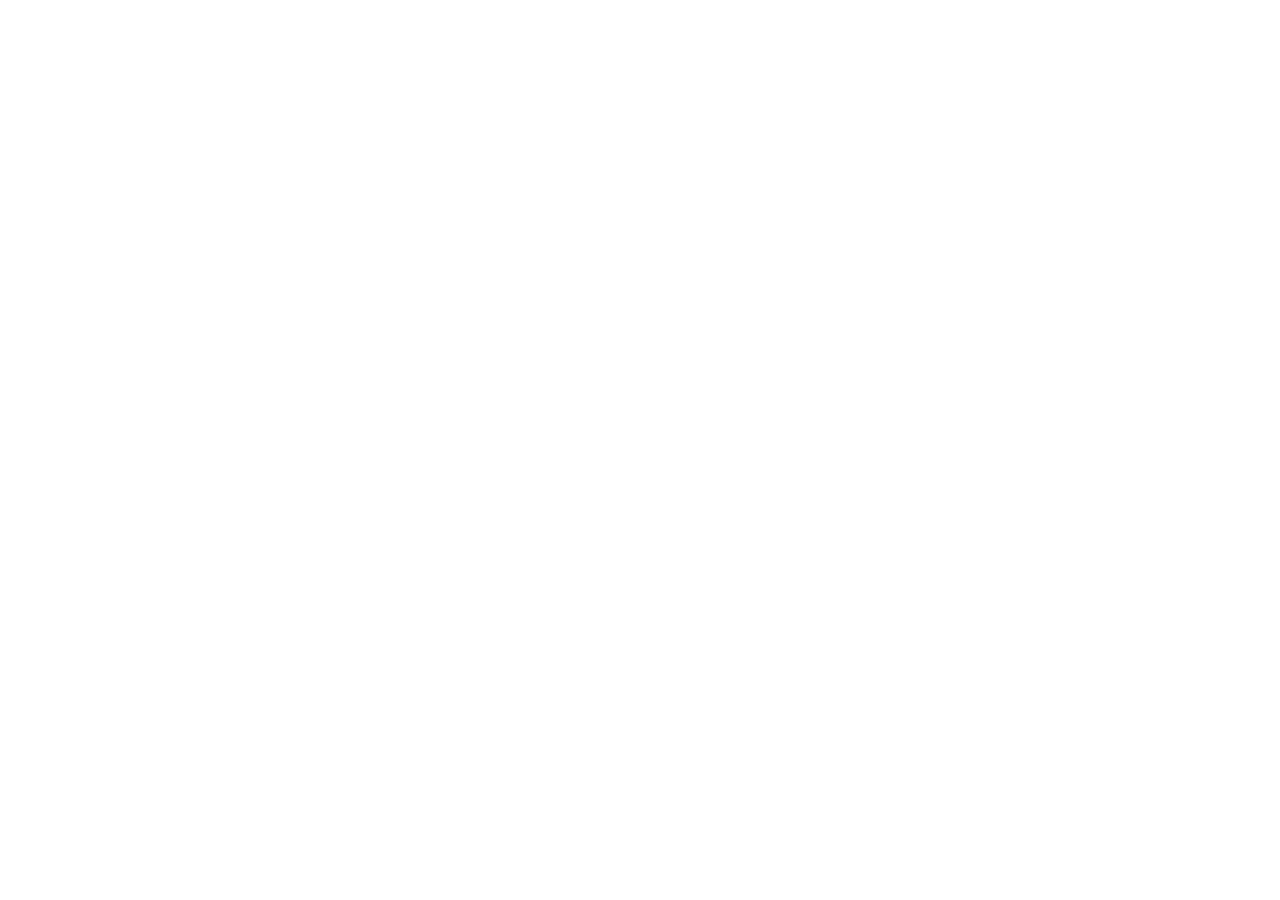
==== main.html @ 6229a53e "chore: initialize project structure" ====
<!DOCTYPE html>
<html lang="en">
<head>
    <meta charset="UTF-8">
    <meta name="viewport" content="width=device-width, initial-scale=1.0">
    <title> PRODY </title>
    <link rel="stylesheet" href="main.css">

</head>
<body>

    <div class="crud">
        <div class="head">

        </div>

        <div class="inputs">

        </div>

        <div class="outputs">

        </div>


    </div>


    <script src="main.js"></script>

    
</body>
</html>
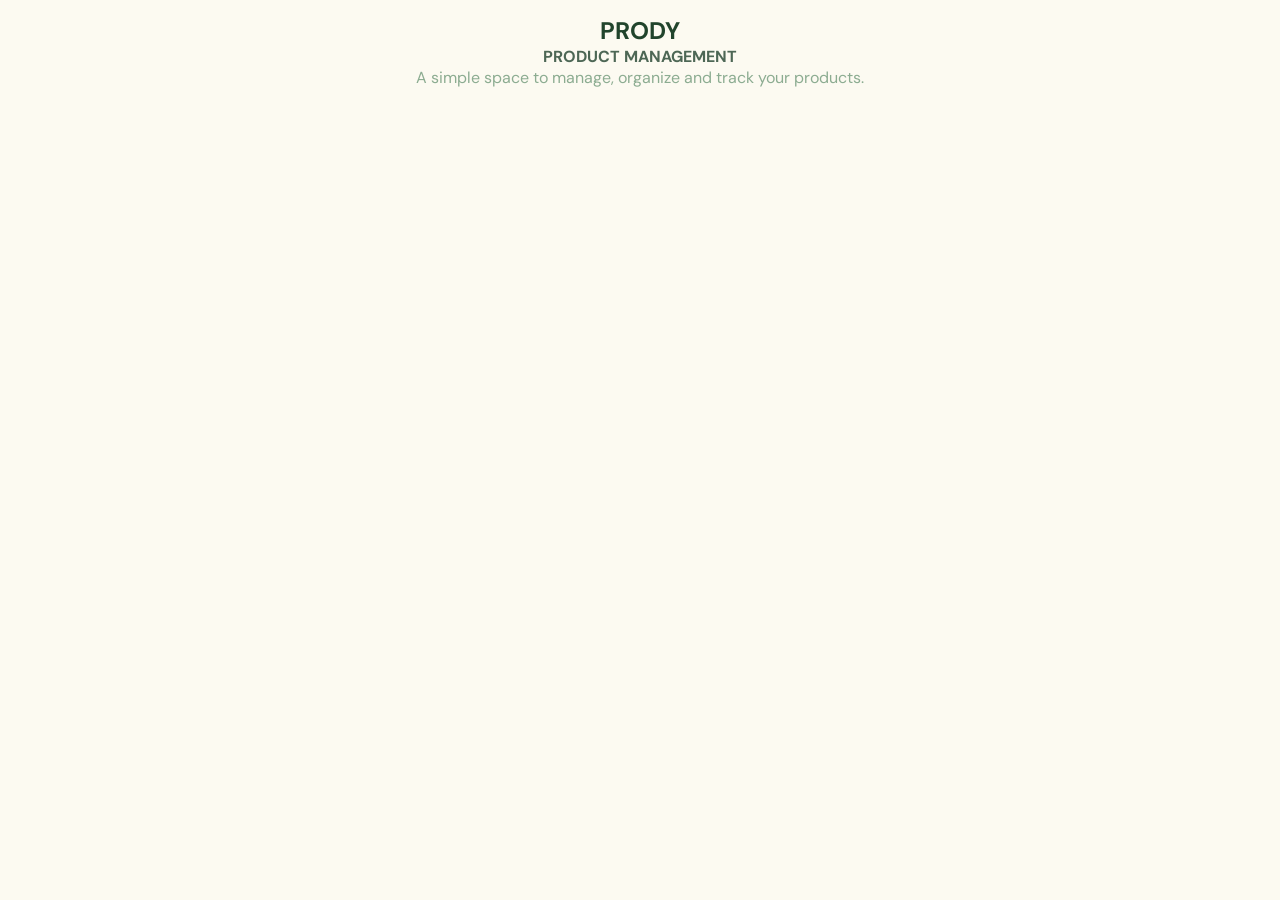
==== commit 694c69c8: "feat: build & style dashboard layout" ====
--- a/main.html
+++ b/main.html
@@ -5,15 +5,24 @@
     <meta name="viewport" content="width=device-width, initial-scale=1.0">
     <title> PRODY </title>
     <link rel="stylesheet" href="main.css">
+    
+    <!-- Typography -->
+    <link rel="preconnect" href="https://fonts.googleapis.com">
+    <link rel="preconnect" href="https://fonts.gstatic.com" crossorigin>
+    <link href="https://fonts.googleapis.com/css2?family=DM+Sans:wght@400;500;600;700&display=swap" rel="stylesheet">
+
 
 </head>
 <body>
 
     <div class="crud">
         <div class="head">
-
+            <h2> PRODY </h2>
+            <h4> PRODUCT MANAGEMENT </h4>
+            <p> A simple space to manage, organize and track your products. </p>
         </div>
-
+        
+        
         <div class="inputs">
 
         </div>
--- a/main.css
+++ b/main.css
@@ -0,0 +1,35 @@
+
+:root{
+
+    --primary_light: #8cac91;
+    --bg_color: rgb(252, 250, 241);
+    --text_primary: #21442c;
+    --text_secondary: #4d6755;
+    --font-primary: 'DM Sans', sans-serif;
+}
+
+*{
+    margin: 0;
+    padding: 0;
+}
+
+body{
+    background: var(--bg_color);
+    color: var(--text_primary);
+    font-family: var(--font-primary);
+}
+
+.crud{
+    width: 80%;
+    margin: auto;
+}
+.head{
+    text-align: center;
+    margin: 15px 0;
+}
+.head h4 {
+    color: var(--text_secondary);
+}
+.head p {
+    color: var(--primary_light);
+}
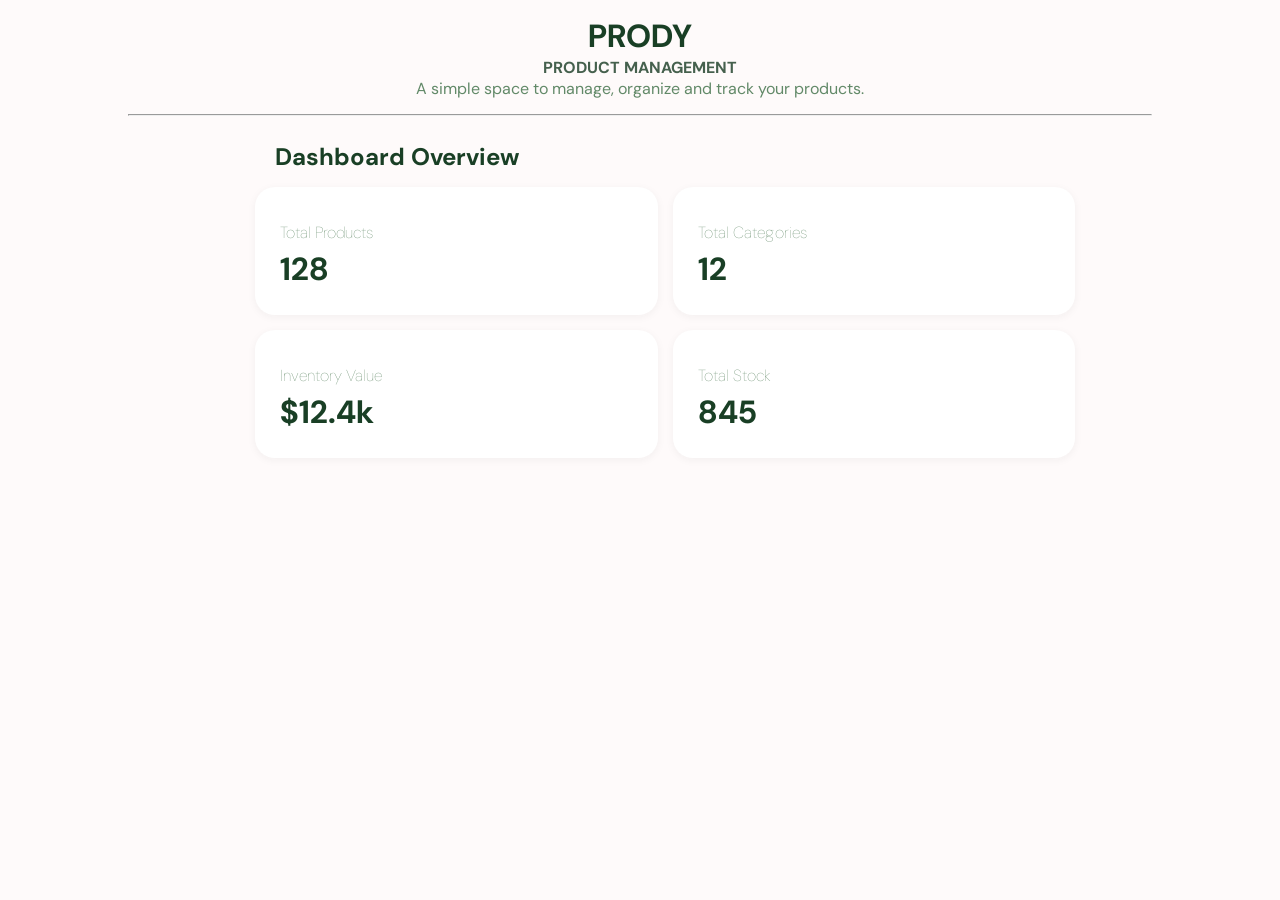
==== commit fd7eb4ba: "feat: build & style dashboard" ====
--- a/main.html
+++ b/main.html
@@ -21,7 +21,37 @@
             <h4> PRODUCT MANAGEMENT </h4>
             <p> A simple space to manage, organize and track your products. </p>
         </div>
+
+        <hr>
+
         
+        <div class="view">
+            
+            <div class="view-container">
+                <h2 class="title"> Dashboard Overview </h2>
+                
+                <div class="view-card">
+                    <h4>Total Products</h4>
+                    <h2>128</h2>
+                </div>
+
+                <div class="view-card">
+                    <h4>Total Categories</h4>
+                    <h2>12</h2>
+                </div>
+
+                <div class="view-card">
+                    <h4>Inventory Value</h4>
+                    <h2>$12.4k</h2>
+                </div>
+
+                <div class="view-card">
+                    <h4>Total Stock</h4>
+                    <h2>845</h2>
+                </div>
+            </div>
+            
+        </div>
         
         <div class="inputs">
 
@@ -30,6 +60,8 @@
         <div class="outputs">
 
         </div>
+
+        
 
 
     </div>
--- a/main.css
+++ b/main.css
@@ -1,10 +1,11 @@
 
 :root{
 
-    --primary_light: #8cac91;
-    --bg_color: rgb(252, 250, 241);
-    --text_primary: #21442c;
-    --text_secondary: #4d6755;
+    --primary_light: #628968;
+    --bg_color: rgb(254, 250, 250);
+    --bg_light:rgb(255, 255, 255);
+    --text_primary: #193f25;
+    --text_secondary: #45604d;
     --font-primary: 'DM Sans', sans-serif;
 }
 
@@ -27,9 +28,54 @@
     text-align: center;
     margin: 15px 0;
 }
+.head h2 {
+    font-size: xx-large;
+}
 .head h4 {
     color: var(--text_secondary);
 }
 .head p {
     color: var(--primary_light);
 }
+
+.view {
+    width: 100%;
+    padding: 25px;
+
+}
+
+.view-container {
+    display: grid;
+    grid-template-columns: repeat(2, 1fr);
+    gap: 15px;
+    width: 80%;
+    margin: auto;
+}
+.title{
+    margin-bottom: 8 px;
+    grid-column: 1/-1;
+    margin-left: 20px;
+}
+.view-card {
+    background-color: var(--bg_light);
+    padding: 25px;
+    border-radius: 20px;
+    border: 1px solid var(--border-color);
+    box-shadow:0 2px 8px rgba(37, 43, 39, 0.05);
+    transition: 0.3s ease-out;
+} 
+.view-card:hover{
+    scale: 1.02;
+    box-shadow:0 6px 12px rgba(37, 43, 39, 0.05);
+
+}
+.view-card h4 {
+    color: var(--primary_light);
+    margin-top: 10px;
+    font-weight: lighter;
+}  
+.view-card h2{
+    color: var(--text_primary);
+    font-size: xx-large;
+    margin-top: 5px;
+}
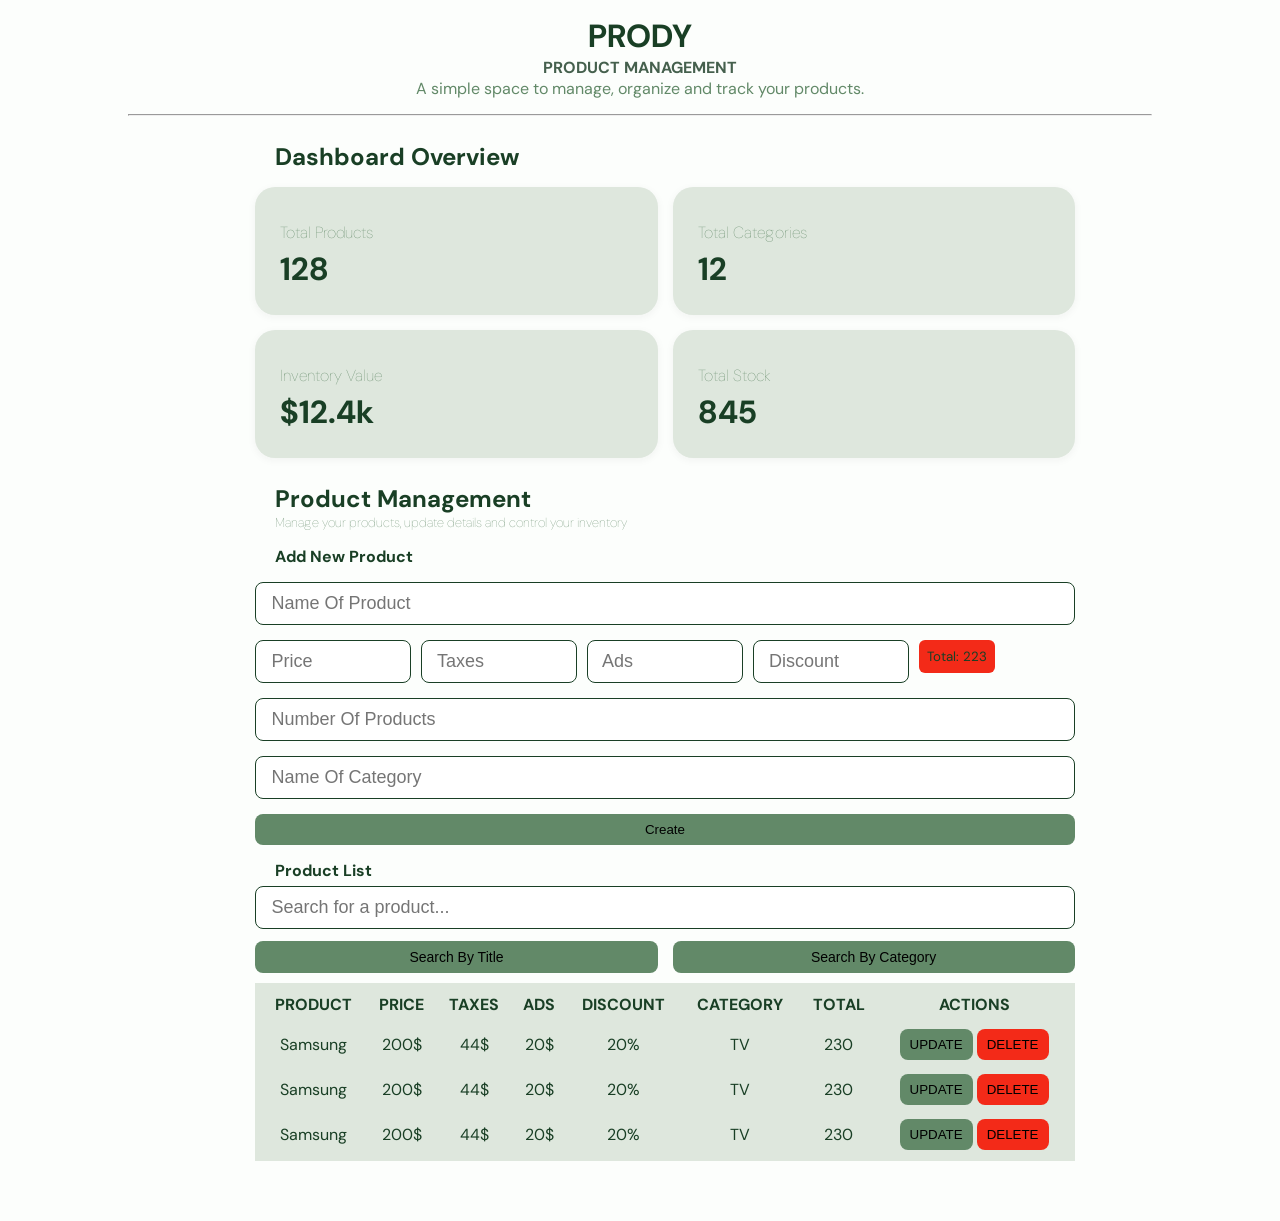
==== commit ff5a3b32: "feat: build & style products table" ====
--- a/main.html
+++ b/main.html
@@ -15,60 +15,140 @@
 </head>
 <body>
 
-    <div class="crud">
-        <div class="head">
+<div class="crud">
+    <div class="head">
             <h2> PRODY </h2>
             <h4> PRODUCT MANAGEMENT </h4>
             <p> A simple space to manage, organize and track your products. </p>
+    </div>
+
+    <hr>
+
+    <div class="view">
+            
+        <div class="view-container">
+            <h2 class="title"> Dashboard Overview </h2>
+                
+            <div class="view-card">
+                <h4>Total Products</h4>
+                <h2>128</h2>
+            </div>
+
+            <div class="view-card">
+                <h4>Total Categories</h4>
+                <h2>12</h2>
+            </div>
+
+            <div class="view-card">
+                <h4>Inventory Value</h4>
+                <h2>$12.4k</h2>
+            </div>
+
+            <div class="view-card">
+                <h4>Total Stock</h4>
+                <h2>845</h2>
+            </div>
         </div>
 
-        <hr>
+        <div class="products">
+            <div class="titleSection">
+                <h2 class="prtitle"> Product Management </h2>
+                <h4 class="sub-title"> Manage your products, update details and control your inventory </h4>
+            </div>
+            <h4 class="prtitle">Add New Product </h4>
+            <div class="inputs">
+                <input type="text" id="nameOfproduct" placeholder=" Name Of Product ">
+                <div class="price">
+                    <input type="number" id="price" placeholder=" Price ">
+                    <input type="number" id="taxes" placeholder=" Taxes ">
+                    <input type="number" id="ads" placeholder=" Ads ">
+                    <input type="number" id="discount" placeholder=" Discount ">
+                    <small id="total"> 223 </small>
+                </div>
+                <input type="number" id="count" placeholder=" Number Of Products ">
+                <input type="text" id="category" placeholder=" Name Of Category ">
+                <button id="submit"> Create </button>
+            </div>
 
-        
-        <div class="view">
-            
-            <div class="view-container">
-                <h2 class="title"> Dashboard Overview </h2>
-                
-                <div class="view-card">
-                    <h4>Total Products</h4>
-                    <h2>128</h2>
+            <div class="outputs">
+                <h4 class="prtitle"> Product List </h4>
+                <input type="text" id="search" placeholder=" Search for a product... ">
+                <div class="btn_search">
+                    <button id="searchTitle"> Search By Title </button>
+                    <button id="searchCategory"> Search By Category </button>
                 </div>
 
-                <div class="view-card">
-                    <h4>Total Categories</h4>
-                    <h2>12</h2>
-                </div>
+                <table>
+                    <tr>
+                        <th>Product</th>
+                        <th>Price</th>
+                        <th>Taxes</th>
+                        <th>Ads</th>
+                        <th>Discount</th>
+                        <th>Category</th>
+                        <th>Total</th>
+                        <th>Actions</th>
+                    </tr>
+                    <tbody>
+                        <!-- Fake Data -->
+                        <tr>
+                        <td>Samsung</td>
+                        <td>200$</td>
+                        <td>44$</td>
+                        <td>20$</td>
+                        <td>20%</td>
+                        <td>TV</td>
+                        <td>230</td>
+                        <td>
+                            <div class="Actions">
+                                <button id="edit"> UPDATE </button>
+                                <button id="delete"> DELETE </button>
+                            </div> 
+                        </td>
+                        </tr>
 
-                <div class="view-card">
-                    <h4>Inventory Value</h4>
-                    <h2>$12.4k</h2>
-                </div>
+                        <tr>
+                        <td>Samsung</td>
+                        <td>200$</td>
+                        <td>44$</td>
+                        <td>20$</td>
+                        <td>20%</td>
+                        <td>TV</td>
+                        <td>230</td>
+                        <td>
+                            <div class="Actions">
+                                <button id="edit"> UPDATE </button>
+                                <button id="delete"> DELETE </button>
+                            </div> 
+                        </td>
+                        </tr>
 
-                <div class="view-card">
-                    <h4>Total Stock</h4>
-                    <h2>845</h2>
-                </div>
+                        <tr>
+                        <td>Samsung</td>
+                        <td>200$</td>
+                        <td>44$</td>
+                        <td>20$</td>
+                        <td>20%</td>
+                        <td>TV</td>
+                        <td>230</td>
+                        <td>
+                            <div class="Actions">
+                                <button id="edit"> UPDATE </button>
+                                <button id="delete"> DELETE </button>
+                            </div> 
+                        </td>
+                        </tr>
+
+                    </tbody>
+                </table>
             </div>
-            
-        </div>
-        
-        <div class="inputs">
 
         </div>
+    </div>  
 
-        <div class="outputs">
-
-        </div>
-
-        
-
-
-    </div>
-
-
+</div>
+    
     <script src="main.js"></script>
-
     
 </body>
 </html>
--- a/main.css
+++ b/main.css
@@ -2,8 +2,8 @@
 :root{
 
     --primary_light: #628968;
-    --bg_color: rgb(254, 250, 250);
-    --bg_light:rgb(255, 255, 255);
+    --bg_color: rgb(252, 254, 252);
+    --bg_light:rgb(222, 231, 221);
     --text_primary: #193f25;
     --text_secondary: #45604d;
     --font-primary: 'DM Sans', sans-serif;
@@ -37,6 +37,8 @@
 .head p {
     color: var(--primary_light);
 }
+
+                            /* VIEW */
 
 .view {
     width: 100%;
@@ -79,3 +81,118 @@
     font-size: xx-large;
     margin-top: 5px;
 }
+
+
+                            /* Products */
+
+.products{
+    display: flex;
+    flex-direction: column;
+    width: 80%;
+    margin: auto;
+    gap: 15px;
+    padding: 25px;
+}
+
+.prtitle{
+    margin-left: 20px;
+}
+.sub-title{
+    color: var(--primary_light);
+    font-weight: lighter;
+    margin-left: 20px;
+    font-size: small;
+}
+
+                          /* ADD Products */
+
+.inputs{
+    display: flex;
+    flex-direction: column;
+    gap: 15px;
+}
+.products input {
+    width: 100% ;
+    padding: 10px;
+    border: 1px solid var(--bg_light);
+    border-radius: 8px;
+    border-color: var(--text_primary) ;
+    outline: none;
+    font-size: 18px;
+    box-sizing: border-box;
+    transition: 0.3s;
+}
+.price{
+    display: grid;
+    grid-template-columns: repeat(5,1fr);
+    gap: 10px;
+}
+.products input:focus{
+    border-color: var(--text_secondary);
+    scale: 1.01;
+}
+#total{
+    width: fit-content;
+    height: fit-content;
+    background: #f32a18;
+    padding: 8px;
+    border-radius: 6px; 
+}
+#total::before{
+    content: 'Total: ';
+}
+button{
+    padding: 8px 10px;
+    background: var(--primary_light);
+    border: none;
+    border-radius: 8px;
+    transition: 0.4s ease-out;
+}
+  button:not(.Actions button):hover{
+    background:#85b28b ;
+    scale: 1.02;
+    box-shadow: 6px  8px 5px rgba(37, 43, 39, 0.05) ;
+    cursor: pointer;
+    letter-spacing: 1.02px;
+}
+
+                          /* Display Products */
+
+.outputs h4{
+    margin-bottom: 5px;
+}
+.btn_search{
+    display: flex;
+    justify-content: space-between;
+    gap: 15px;
+    margin-top: 12px;
+}
+.btn_search button{
+    flex: 1;
+    font-size: 14px;
+}
+
+table{
+    width: 100%;
+    text-align: center;
+    margin: 10px 0 ;
+    padding: 3px;
+    background: var(--bg_light);
+}
+table th{
+    text-transform: uppercase;
+}
+th,td{
+    padding: 6px;
+}
+.Actions #delete {
+    background: #f32a18;
+}
+.Actions #delete:hover {
+    background: #f2594b;
+}
+.Actions button:hover{
+    scale: 1.04;
+    background:#85b28b ;
+    cursor: pointer;
+}
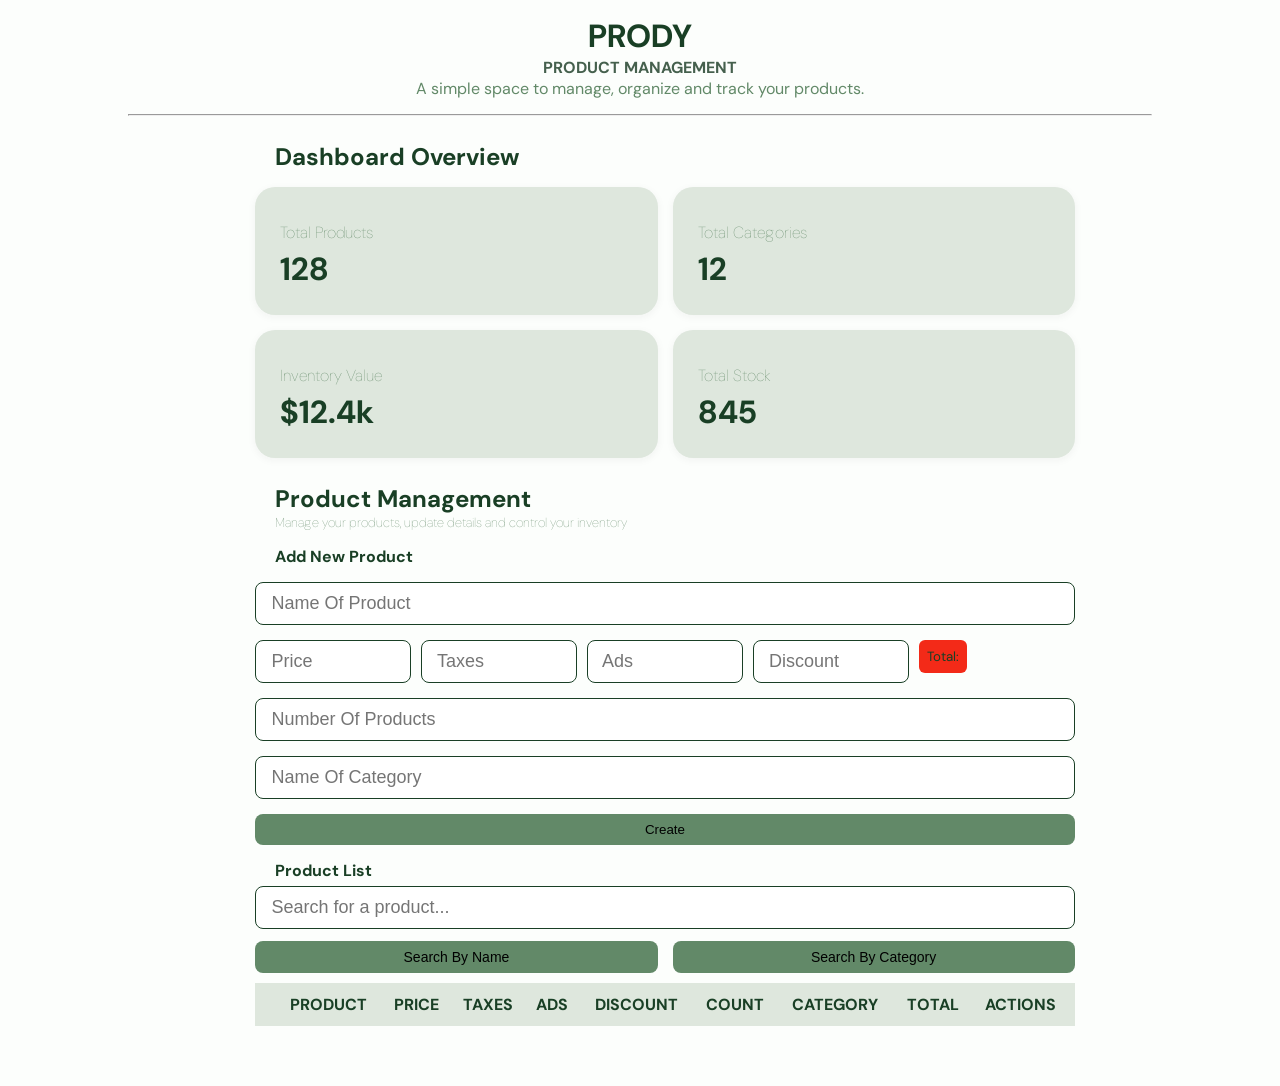
==== commit c4613744: "feat:	Implement CRUD operations DONE ✅" ====
--- a/main.html
+++ b/main.html
@@ -59,11 +59,11 @@
             <div class="inputs">
                 <input type="text" id="nameOfproduct" placeholder=" Name Of Product ">
                 <div class="price">
-                    <input type="number" id="price" placeholder=" Price ">
-                    <input type="number" id="taxes" placeholder=" Taxes ">
-                    <input type="number" id="ads" placeholder=" Ads ">
-                    <input type="number" id="discount" placeholder=" Discount ">
-                    <small id="total"> 223 </small>
+                    <input onkeyup="getTotal()" type="number" id="price" placeholder=" Price ">
+                    <input onkeyup="getTotal()" type="number" id="taxes" placeholder=" Taxes ">
+                    <input onkeyup="getTotal()" type="number" id="ads" placeholder=" Ads ">
+                    <input onkeyup="getTotal()" type="number" id="discount" placeholder=" Discount ">
+                    <small id="total">  </small>
                 </div>
                 <input type="number" id="count" placeholder=" Number Of Products ">
                 <input type="text" id="category" placeholder=" Name Of Category ">
@@ -72,72 +72,28 @@
 
             <div class="outputs">
                 <h4 class="prtitle"> Product List </h4>
-                <input type="text" id="search" placeholder=" Search for a product... ">
+                <input onkeyup="search(this.value)" type="text" id="search" placeholder=" Search for a product... ">
                 <div class="btn_search">
-                    <button id="searchTitle"> Search By Title </button>
-                    <button id="searchCategory"> Search By Category </button>
+                    <button onclick="getSearchMood(this.id)" id="searchTitle"> Search By Name </button>
+                    <button onclick="getSearchMood(this.id)" id="searchCategory"> Search By Category </button>                    
                 </div>
-
+                <div id="deleteAll"></div>   
+                
                 <table>
                     <tr>
+                        <th></th>
                         <th>Product</th>
                         <th>Price</th>
                         <th>Taxes</th>
                         <th>Ads</th>
                         <th>Discount</th>
+                        <th>Count</th>
                         <th>Category</th>
                         <th>Total</th>
                         <th>Actions</th>
                     </tr>
-                    <tbody>
-                        <!-- Fake Data -->
-                        <tr>
-                        <td>Samsung</td>
-                        <td>200$</td>
-                        <td>44$</td>
-                        <td>20$</td>
-                        <td>20%</td>
-                        <td>TV</td>
-                        <td>230</td>
-                        <td>
-                            <div class="Actions">
-                                <button id="edit"> UPDATE </button>
-                                <button id="delete"> DELETE </button>
-                            </div> 
-                        </td>
-                        </tr>
-
-                        <tr>
-                        <td>Samsung</td>
-                        <td>200$</td>
-                        <td>44$</td>
-                        <td>20$</td>
-                        <td>20%</td>
-                        <td>TV</td>
-                        <td>230</td>
-                        <td>
-                            <div class="Actions">
-                                <button id="edit"> UPDATE </button>
-                                <button id="delete"> DELETE </button>
-                            </div> 
-                        </td>
-                        </tr>
-
-                        <tr>
-                        <td>Samsung</td>
-                        <td>200$</td>
-                        <td>44$</td>
-                        <td>20$</td>
-                        <td>20%</td>
-                        <td>TV</td>
-                        <td>230</td>
-                        <td>
-                            <div class="Actions">
-                                <button id="edit"> UPDATE </button>
-                                <button id="delete"> DELETE </button>
-                            </div> 
-                        </td>
-                        </tr>
+                    <tbody id="tbody">
+                        
 
                     </tbody>
                 </table>
--- a/main.css
+++ b/main.css
@@ -171,7 +171,11 @@
     flex: 1;
     font-size: 14px;
 }
-
+#deleteAll button{
+    width: 100%;
+    margin: 12px 0;
+    padding: 10px;
+}
 table{
     width: 100%;
     text-align: center;
@@ -185,8 +189,10 @@
 th,td{
     padding: 6px;
 }
+
 .Actions #delete {
     background: #f32a18;
+    margin: 4px;
 }
 .Actions #delete:hover {
     background: #f2594b;
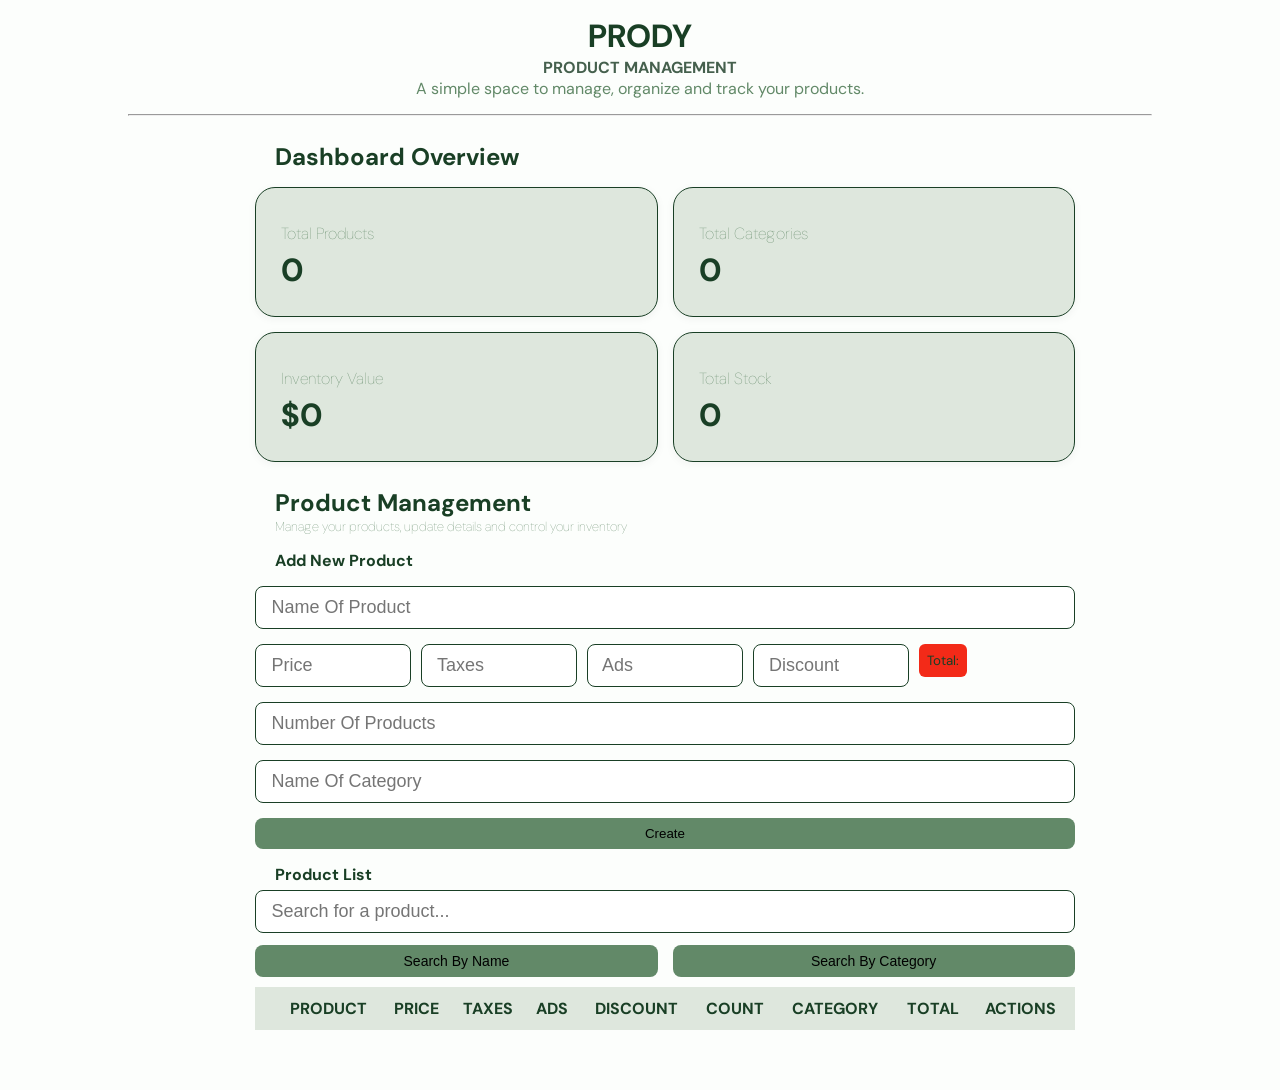
==== commit 6baaefd7: "fix and improve" ====
--- a/main.html
+++ b/main.html
@@ -31,22 +31,22 @@
                 
             <div class="view-card">
                 <h4>Total Products</h4>
-                <h2>128</h2>
+                <h2 id="totalProducts">0</h2>
             </div>
 
             <div class="view-card">
                 <h4>Total Categories</h4>
-                <h2>12</h2>
+                <h2 id="totalCategories">0</h2>
             </div>
 
             <div class="view-card">
                 <h4>Inventory Value</h4>
-                <h2>$12.4k</h2>
+                <h2 id="inventoryValue">$0</h2>
             </div>
 
             <div class="view-card">
                 <h4>Total Stock</h4>
-                <h2>845</h2>
+                <h2 id="totalStock">0</h2>
             </div>
         </div>
 
--- a/main.css
+++ b/main.css
@@ -62,7 +62,7 @@
     background-color: var(--bg_light);
     padding: 25px;
     border-radius: 20px;
-    border: 1px solid var(--border-color);
+    border: 1px solid;
     box-shadow:0 2px 8px rgba(37, 43, 39, 0.05);
     transition: 0.3s ease-out;
 } 
